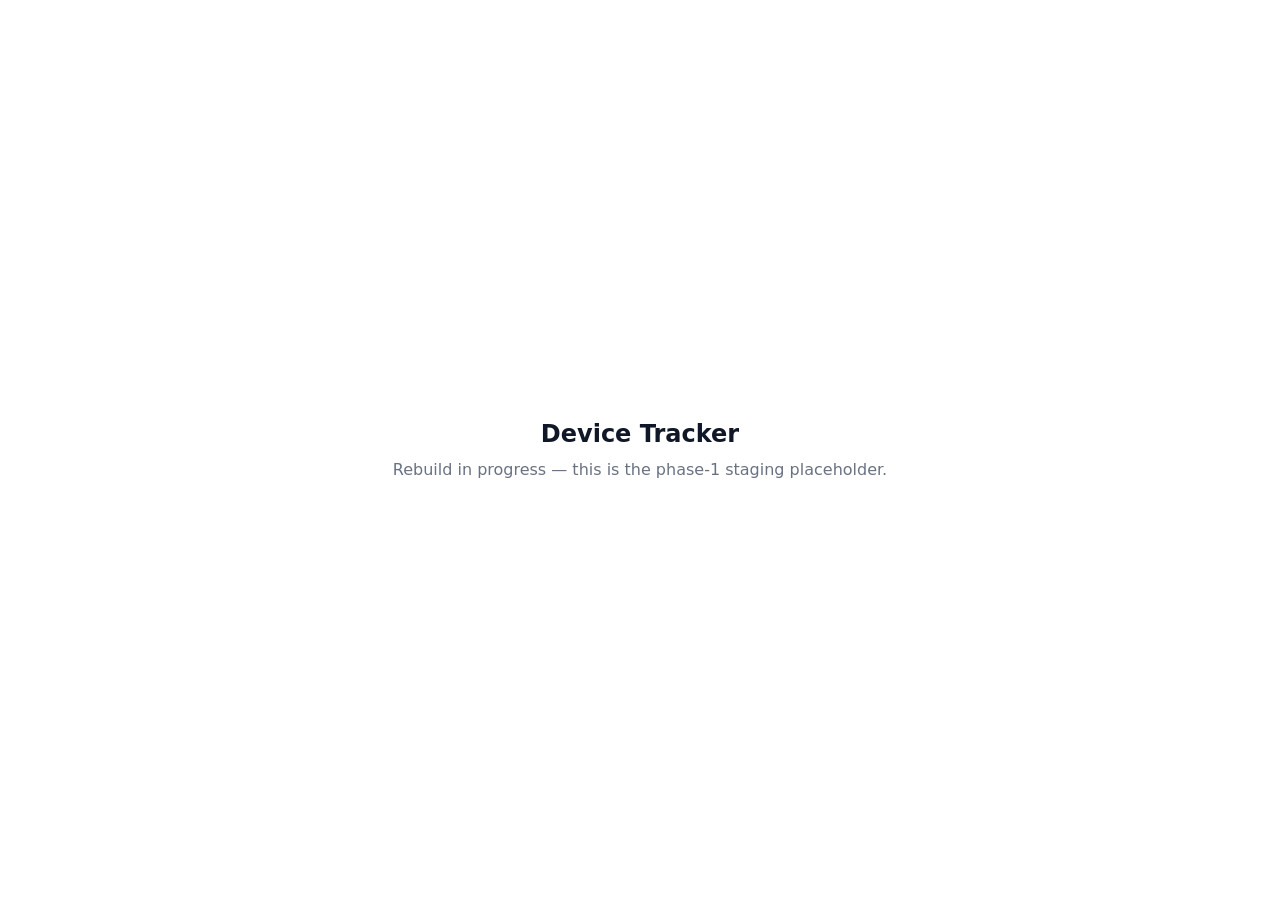
==== next/index.html @ e99dac57 "deploy next/: da5c43cee6d94c65f7e296b2176c13bd7ca6aae8" ====
<!doctype html>
<html lang="en">
  <head>
    <meta charset="UTF-8" />
    <meta name="viewport" content="width=device-width, initial-scale=1.0" />
    <title>Device Tracker</title>
    <script type="module" crossorigin src="./assets/index-Gi8BmBS5.js"></script>
    <link rel="stylesheet" crossorigin href="./assets/index-Drg-Ubas.css">
  </head>
  <body>
    <div id="root"></div>
  </body>
</html>
---- next/assets/index-Drg-Ubas.css ----
/*! tailwindcss v4.3.2 | MIT License | https://tailwindcss.com */
@layer properties{@supports (((-webkit-hyphens:none)) and (not (margin-trim:inline))) or ((-moz-orient:inline) and (not (color:rgb(from red r g b)))){*,:before,:after,::backdrop{--tw-font-weight:initial}}}@layer theme{:root,:host{--font-sans:ui-sans-serif, system-ui, sans-serif, "Apple Color Emoji", "Segoe UI Emoji", "Segoe UI Symbol", "Noto Color Emoji";--font-mono:ui-monospace, SFMono-Regular, Menlo, Monaco, Consolas, "Liberation Mono", "Courier New", monospace;--color-gray-100:oklch(96.7% .003 264.542);--color-gray-400:oklch(70.7% .022 261.325);--color-gray-500:oklch(55.1% .027 264.364);--color-gray-900:oklch(21% .034 264.665);--color-gray-950:oklch(13% .028 261.692);--color-white:#fff;--spacing:.25rem;--text-2xl:1.5rem;--text-2xl--line-height:calc(2 / 1.5);--font-weight-semibold:600;--default-font-family:var(--font-sans);--default-mono-font-family:var(--font-mono)}}@layer base{*,:after,:before,::backdrop{box-sizing:border-box;border:0 solid;margin:0;padding:0}::file-selector-button{box-sizing:border-box;border:0 solid;margin:0;padding:0}html,:host{-webkit-text-size-adjust:100%;tab-size:4;line-height:1.5;font-family:var(--default-font-family,ui-sans-serif, system-ui, sans-serif, "Apple Color Emoji", "Segoe UI Emoji", "Segoe UI Symbol", "Noto Color Emoji");font-feature-settings:var(--default-font-feature-settings,normal);font-variation-settings:var(--default-font-variation-settings,normal);-webkit-tap-highlight-color:transparent}hr{height:0;color:inherit;border-top-width:1px}abbr:where([title]){-webkit-text-decoration:underline dotted;text-decoration:underline dotted}h1,h2,h3,h4,h5,h6{font-size:inherit;font-weight:inherit}a{color:inherit;-webkit-text-decoration:inherit;-webkit-text-decoration:inherit;-webkit-text-decoration:inherit;-webkit-text-decoration:inherit;text-decoration:inherit}b,strong{font-weight:bolder}code,kbd,samp,pre{font-family:var(--default-mono-font-family,ui-monospace, SFMono-Regular, Menlo, Monaco, Consolas, "Liberation Mono", "Courier New", monospace);font-feature-settings:var(--default-mono-font-feature-settings,normal);font-variation-settings:var(--default-mono-font-variation-settings,normal);font-size:1em}small{font-size:80%}sub,sup{vertical-align:baseline;font-size:75%;line-height:0;position:relative}sub{bottom:-.25em}sup{top:-.5em}table{text-indent:0;border-color:inherit;border-collapse:collapse}:-moz-focusring{outline:auto}progress{vertical-align:baseline}summary{display:list-item}ol,ul,menu{list-style:none}img,svg,video,canvas,audio,iframe,embed,object{vertical-align:middle;display:block}img,video{max-width:100%;height:auto}button,input,select,optgroup,textarea{font:inherit;font-feature-settings:inherit;font-variation-settings:inherit;letter-spacing:inherit;color:inherit;opacity:1;background-color:#0000;border-radius:0}::file-selector-button{font:inherit;font-feature-settings:inherit;font-variation-settings:inherit;letter-spacing:inherit;color:inherit;opacity:1;background-color:#0000;border-radius:0}:where(select:is([multiple],[size])) optgroup{font-weight:bolder}:where(select:is([multiple],[size])) optgroup option{padding-inline-start:20px}::file-selector-button{margin-inline-end:4px}::placeholder{opacity:1}@supports (not ((-webkit-appearance:-apple-pay-button))) or (contain-intrinsic-size:1px){::placeholder{color:currentColor}@supports (color:color-mix(in lab, red, red)){::placeholder{color:color-mix(in oklab, currentcolor 50%, transparent)}}}textarea{resize:vertical}::-webkit-search-decoration{-webkit-appearance:none}::-webkit-date-and-time-value{min-height:1lh;text-align:inherit}::-webkit-datetime-edit{display:inline-flex}::-webkit-datetime-edit-fields-wrapper{padding:0}::-webkit-datetime-edit{padding-block:0}::-webkit-datetime-edit-year-field{padding-block:0}::-webkit-datetime-edit-month-field{padding-block:0}::-webkit-datetime-edit-day-field{padding-block:0}::-webkit-datetime-edit-hour-field{padding-block:0}::-webkit-datetime-edit-minute-field{padding-block:0}::-webkit-datetime-edit-second-field{padding-block:0}::-webkit-datetime-edit-millisecond-field{padding-block:0}::-webkit-datetime-edit-meridiem-field{padding-block:0}::-webkit-calendar-picker-indicator{line-height:1}:-moz-ui-invalid{box-shadow:none}button,input:where([type=button],[type=reset],[type=submit]){appearance:button}::file-selector-button{appearance:button}::-webkit-inner-spin-button{height:auto}::-webkit-outer-spin-button{height:auto}[hidden]:where(:not([hidden=until-found])){display:none!important}}@layer components;@layer utilities{.mt-2{margin-top:calc(var(--spacing) * 2)}.flex{display:flex}.min-h-screen{min-height:100vh}.items-center{align-items:center}.justify-center{justify-content:center}.bg-white{background-color:var(--color-white)}.text-center{text-align:center}.text-2xl{font-size:var(--text-2xl);line-height:var(--tw-leading,var(--text-2xl--line-height))}.font-semibold{--tw-font-weight:var(--font-weight-semibold);font-weight:var(--font-weight-semibold)}.text-gray-500{color:var(--color-gray-500)}.text-gray-900{color:var(--color-gray-900)}@media (prefers-color-scheme:dark){.dark\:bg-gray-950{background-color:var(--color-gray-950)}.dark\:text-gray-100{color:var(--color-gray-100)}.dark\:text-gray-400{color:var(--color-gray-400)}}}@property --tw-font-weight{syntax:"*";inherits:false}
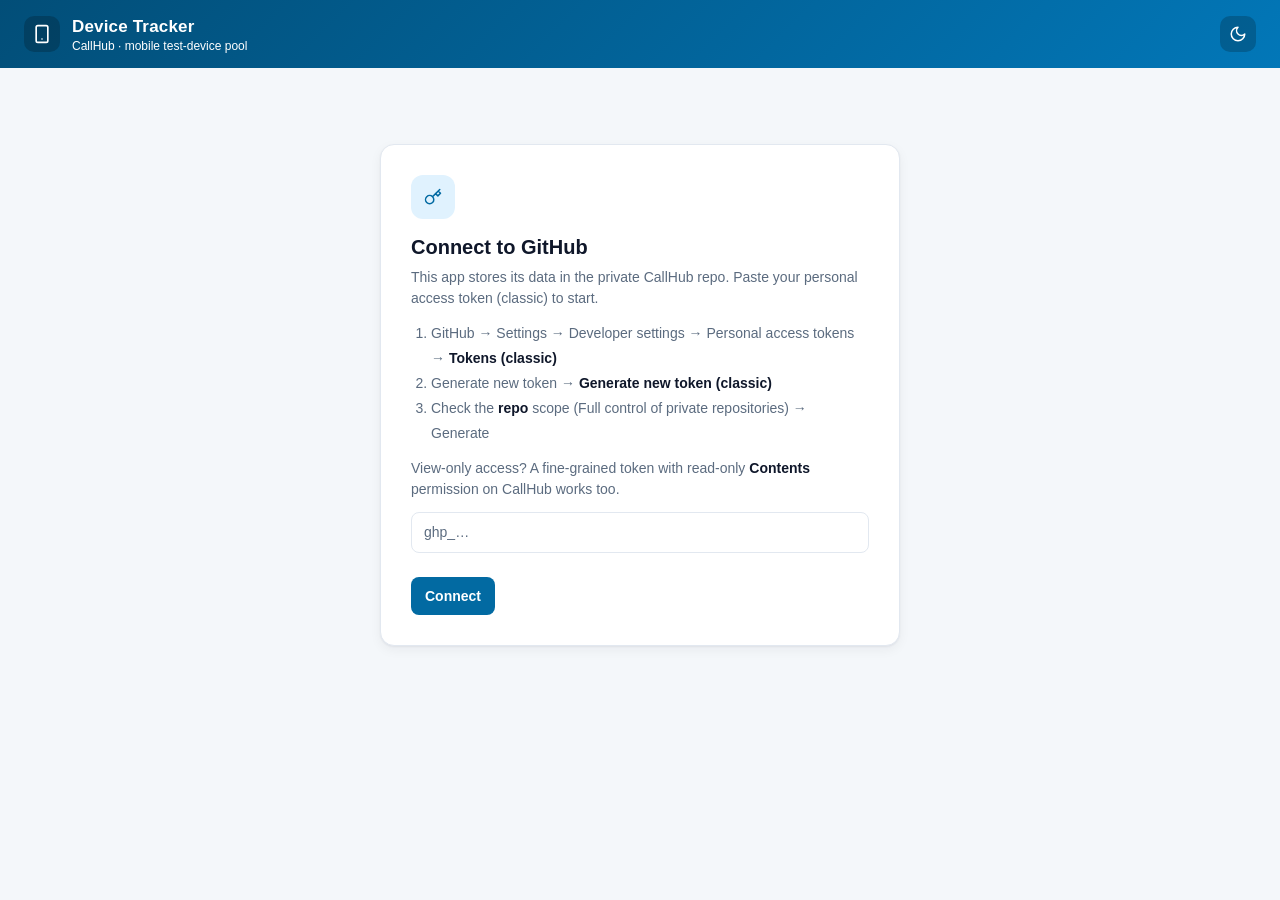
==== commit 3fc99a9d: "deploy next/: 2e2fe433e05ca8f5614331c25eb2b25caa6d56d8" ====
--- a/next/index.html
+++ b/next/index.html
@@ -4,8 +4,8 @@
     <meta charset="UTF-8" />
     <meta name="viewport" content="width=device-width, initial-scale=1.0" />
     <title>Device Tracker</title>
-    <script type="module" crossorigin src="./assets/index-Gi8BmBS5.js"></script>
-    <link rel="stylesheet" crossorigin href="./assets/index-Drg-Ubas.css">
+    <script type="module" crossorigin src="./assets/index-B127uKd4.js"></script>
+    <link rel="stylesheet" crossorigin href="./assets/index-Dpqc7m8b.css">
   </head>
   <body>
     <div id="root"></div>
--- a/next/assets/index-Dpqc7m8b.css
+++ b/next/assets/index-Dpqc7m8b.css
@@ -0,0 +1,2 @@
+/*! tailwindcss v4.3.2 | MIT License | https://tailwindcss.com */
+@layer properties{@supports (((-webkit-hyphens:none)) and (not (margin-trim:inline))) or ((-moz-orient:inline) and (not (color:rgb(from red r g b)))){*,:before,:after,::backdrop{--tw-translate-x:0;--tw-translate-y:0;--tw-translate-z:0;--tw-border-style:solid;--tw-leading:initial;--tw-font-weight:initial;--tw-tracking:initial;--tw-shadow:0 0 #0000;--tw-shadow-color:initial;--tw-shadow-alpha:100%;--tw-inset-shadow:0 0 #0000;--tw-inset-shadow-color:initial;--tw-inset-shadow-alpha:100%;--tw-ring-color:initial;--tw-ring-shadow:0 0 #0000;--tw-inset-ring-color:initial;--tw-inset-ring-shadow:0 0 #0000;--tw-ring-inset:initial;--tw-ring-offset-width:0px;--tw-ring-offset-color:#fff;--tw-ring-offset-shadow:0 0 #0000;--tw-duration:initial;--tw-content:""}}}@layer theme{:root,:host{--font-sans:ui-sans-serif, system-ui, sans-serif, "Apple Color Emoji", "Segoe UI Emoji", "Segoe UI Symbol", "Noto Color Emoji";--font-mono:ui-monospace, SFMono-Regular, Menlo, Monaco, Consolas, "Liberation Mono", "Courier New", monospace;--color-black:#000;--color-white:#fff;--spacing:.25rem;--text-xs:.75rem;--text-xs--line-height:calc(1 / .75);--text-base:1rem;--text-base--line-height:calc(1.5 / 1);--text-xl:1.25rem;--text-xl--line-height:calc(1.75 / 1.25);--font-weight-medium:500;--font-weight-semibold:600;--font-weight-bold:700;--radius-md:.375rem;--radius-xl:.75rem;--shadow-lg:0 10px 15px -3px #0000001a, 0 4px 6px -4px #0000001a;--default-transition-duration:.15s;--default-transition-timing-function:cubic-bezier(.4, 0, .2, 1);--default-font-family:var(--font-sans);--default-mono-font-family:var(--font-mono)}}@layer base{*,:after,:before,::backdrop{box-sizing:border-box;border:0 solid;margin:0;padding:0}::file-selector-button{box-sizing:border-box;border:0 solid;margin:0;padding:0}html,:host{-webkit-text-size-adjust:100%;tab-size:4;line-height:1.5;font-family:var(--default-font-family,ui-sans-serif, system-ui, sans-serif, "Apple Color Emoji", "Segoe UI Emoji", "Segoe UI Symbol", "Noto Color Emoji");font-feature-settings:var(--default-font-feature-settings,normal);font-variation-settings:var(--default-font-variation-settings,normal);-webkit-tap-highlight-color:transparent}hr{height:0;color:inherit;border-top-width:1px}abbr:where([title]){-webkit-text-decoration:underline dotted;text-decoration:underline dotted}h1,h2,h3,h4,h5,h6{font-size:inherit;font-weight:inherit}a{color:inherit;-webkit-text-decoration:inherit;-webkit-text-decoration:inherit;-webkit-text-decoration:inherit;-webkit-text-decoration:inherit;text-decoration:inherit}b,strong{font-weight:bolder}code,kbd,samp,pre{font-family:var(--default-mono-font-family,ui-monospace, SFMono-Regular, Menlo, Monaco, Consolas, "Liberation Mono", "Courier New", monospace);font-feature-settings:var(--default-mono-font-feature-settings,normal);font-variation-settings:var(--default-mono-font-variation-settings,normal);font-size:1em}small{font-size:80%}sub,sup{vertical-align:baseline;font-size:75%;line-height:0;position:relative}sub{bottom:-.25em}sup{top:-.5em}table{text-indent:0;border-color:inherit;border-collapse:collapse}:-moz-focusring{outline:auto}progress{vertical-align:baseline}summary{display:list-item}ol,ul,menu{list-style:none}img,svg,video,canvas,audio,iframe,embed,object{vertical-align:middle;display:block}img,video{max-width:100%;height:auto}button,input,select,optgroup,textarea{font:inherit;font-feature-settings:inherit;font-variation-settings:inherit;letter-spacing:inherit;color:inherit;opacity:1;background-color:#0000;border-radius:0}::file-selector-button{font:inherit;font-feature-settings:inherit;font-variation-settings:inherit;letter-spacing:inherit;color:inherit;opacity:1;background-color:#0000;border-radius:0}:where(select:is([multiple],[size])) optgroup{font-weight:bolder}:where(select:is([multiple],[size])) optgroup option{padding-inline-start:20px}::file-selector-button{margin-inline-end:4px}::placeholder{opacity:1}@supports (not ((-webkit-appearance:-apple-pay-button))) or (contain-intrinsic-size:1px){::placeholder{color:currentColor}@supports (color:color-mix(in lab, red, red)){::placeholder{color:color-mix(in oklab, currentcolor 50%, transparent)}}}textarea{resize:vertical}::-webkit-search-decoration{-webkit-appearance:none}::-webkit-date-and-time-value{min-height:1lh;text-align:inherit}::-webkit-datetime-edit{display:inline-flex}::-webkit-datetime-edit-fields-wrapper{padding:0}::-webkit-datetime-edit{padding-block:0}::-webkit-datetime-edit-year-field{padding-block:0}::-webkit-datetime-edit-month-field{padding-block:0}::-webkit-datetime-edit-day-field{padding-block:0}::-webkit-datetime-edit-hour-field{padding-block:0}::-webkit-datetime-edit-minute-field{padding-block:0}::-webkit-datetime-edit-second-field{padding-block:0}::-webkit-datetime-edit-millisecond-field{padding-block:0}::-webkit-datetime-edit-meridiem-field{padding-block:0}::-webkit-calendar-picker-indicator{line-height:1}:-moz-ui-invalid{box-shadow:none}button,input:where([type=button],[type=reset],[type=submit]){appearance:button}::file-selector-button{appearance:button}::-webkit-inner-spin-button{height:auto}::-webkit-outer-spin-button{height:auto}[hidden]:where(:not([hidden=until-found])){display:none!important}body{background:var(--bg);color:var(--fg);margin:0;font-family:-apple-system,BlinkMacSystemFont,Segoe UI,Roboto,Helvetica Neue,Arial,sans-serif;font-size:14px;line-height:1.5;transition:background-color .25s,color .25s}::placeholder{color:var(--muted);opacity:1}input:focus-visible,select:focus-visible,textarea:focus-visible,button:focus-visible,a:focus-visible{outline:2px solid var(--ring);outline-offset:2px}dialog::backdrop{-webkit-backdrop-filter:blur(2px);backdrop-filter:blur(2px);background:#0206178c}dialog[open]{animation:.2s ease-out pop}}@layer components{.field{border:1px solid var(--border);background:var(--surface);min-height:40px;color:var(--fg);font:inherit;border-radius:8px;padding:9px 12px;transition:border-color .18s,background-color .25s}.field:hover{border-color:var(--muted)}.field:disabled{opacity:.55;cursor:not-allowed}.btn-primary,.btn-ghost{min-height:38px;font:inherit;cursor:pointer;border-radius:8px;justify-content:center;align-items:center;gap:7px;padding:8px 14px;transition:background-color .18s,border-color .18s,transform .12s;display:inline-flex}.btn-primary{background:var(--primary);color:var(--on-primary);border:0;font-weight:600}.btn-primary:hover{background:var(--primary-hover)}.btn-primary:disabled{opacity:.6;cursor:progress}.btn-ghost{border:1px solid var(--border);background:var(--surface);color:var(--fg)}.btn-ghost:hover{border-color:var(--muted);background:var(--surface-2)}.btn-primary:active,.btn-ghost:active{transform:scale(.97)}.copy{color:var(--muted);font:inherit;font-variant-numeric:tabular-nums;cursor:pointer;background:0 0;border:0;border-radius:6px;align-items:center;gap:5px;margin-left:-7px;padding:2px 7px;font-size:11px;text-decoration:none;display:inline-flex}.copy:hover{background:var(--badge-checked_out-bg);color:var(--badge-checked_out-fg)}.copy.lead{color:var(--fg);font-size:13px}}@layer utilities{.pointer-events-none{pointer-events:none}.visible{visibility:visible}.absolute{position:absolute}.fixed{position:fixed}.relative{position:relative}.inset-auto{inset:auto}.top-1\/2{top:50%}.bottom-\[22px\]{bottom:22px}.left-1\/2{left:50%}.left-\[11px\]{left:11px}.m-0{margin:0}.m-auto{margin:auto}.mx-auto{margin-inline:auto}.my-3{margin-block:calc(var(--spacing) * 3)}.my-14{margin-block:calc(var(--spacing) * 14)}.-mt-0\.5{margin-top:calc(var(--spacing) * -.5)}.mt-2\.5{margin-top:calc(var(--spacing) * 2.5)}.mt-3{margin-top:calc(var(--spacing) * 3)}.mr-\[7px\]{margin-right:7px}.mb-0\.5{margin-bottom:calc(var(--spacing) * .5)}.mb-1{margin-bottom:var(--spacing)}.mb-1\.5{margin-bottom:calc(var(--spacing) * 1.5)}.mb-2\.5{margin-bottom:calc(var(--spacing) * 2.5)}.mb-3{margin-bottom:calc(var(--spacing) * 3)}.mb-3\.5{margin-bottom:calc(var(--spacing) * 3.5)}.ml-1\.5{margin-left:calc(var(--spacing) * 1.5)}.ml-auto{margin-left:auto}.block{display:block}.flex{display:flex}.hidden{display:none}.inline-flex{display:inline-flex}.table{display:table}.size-3{width:calc(var(--spacing) * 3);height:calc(var(--spacing) * 3)}.size-4{width:calc(var(--spacing) * 4);height:calc(var(--spacing) * 4)}.size-5{width:calc(var(--spacing) * 5);height:calc(var(--spacing) * 5)}.size-6{width:calc(var(--spacing) * 6);height:calc(var(--spacing) * 6)}.size-7{width:calc(var(--spacing) * 7);height:calc(var(--spacing) * 7)}.size-9{width:calc(var(--spacing) * 9);height:calc(var(--spacing) * 9)}.size-11{width:calc(var(--spacing) * 11);height:calc(var(--spacing) * 11)}.size-\[15px\]{width:15px;height:15px}.size-\[18px\]{width:18px;height:18px}.max-h-\[90vh\]{max-height:90vh}.min-h-5{min-height:calc(var(--spacing) * 5)}.min-h-9{min-height:calc(var(--spacing) * 9)}.w-1{width:var(--spacing)}.w-full{width:100%}.max-w-\[90vw\]{max-width:90vw}.max-w-\[92vw\]{max-width:92vw}.max-w-\[520px\]{max-width:520px}.max-w-\[760px\]{max-width:760px}.max-w-\[1240px\]{max-width:1240px}.min-w-0{min-width:0}.min-w-\[150px\]{min-width:150px}.min-w-\[220px\]{min-width:220px}.min-w-\[360px\]{min-width:360px}.flex-1{flex:1}.flex-none{flex:none}.border-collapse{border-collapse:collapse}.-translate-x-1\/2{--tw-translate-x:calc(calc(1 / 2 * 100%) * -1);translate:var(--tw-translate-x) var(--tw-translate-y)}.-translate-y-1\/2{--tw-translate-y:calc(calc(1 / 2 * 100%) * -1);translate:var(--tw-translate-x) var(--tw-translate-y)}.translate-y-0{--tw-translate-y:0;translate:var(--tw-translate-x) var(--tw-translate-y)}.translate-y-1\.5{--tw-translate-y:calc(var(--spacing) * 1.5);translate:var(--tw-translate-x) var(--tw-translate-y)}.cursor-pointer{cursor:pointer}.resize-y{resize:vertical}.list-decimal{list-style-type:decimal}.flex-col{flex-direction:column}.flex-wrap{flex-wrap:wrap}.items-center{align-items:center}.justify-center{justify-content:center}.justify-end{justify-content:flex-end}.gap-0\.5{gap:calc(var(--spacing) * .5)}.gap-1\.5{gap:calc(var(--spacing) * 1.5)}.gap-2{gap:calc(var(--spacing) * 2)}.gap-2\.5{gap:calc(var(--spacing) * 2.5)}.gap-3{gap:calc(var(--spacing) * 3)}.gap-\[5px\]{gap:5px}.gap-\[7px\]{gap:7px}.truncate{text-overflow:ellipsis;white-space:nowrap;overflow:hidden}.overflow-auto{overflow:auto}.overflow-hidden{overflow:hidden}.overflow-x-auto{overflow-x:auto}.rounded{border-radius:.25rem}.rounded-\[10px\]{border-radius:10px}.rounded-\[14px\]{border-radius:14px}.rounded-full{border-radius:3.40282e38px}.rounded-md{border-radius:var(--radius-md)}.rounded-xl{border-radius:var(--radius-xl)}.border{border-style:var(--tw-border-style);border-width:1px}.border-0{border-style:var(--tw-border-style);border-width:0}.border-b{border-bottom-style:var(--tw-border-style);border-bottom-width:1px}.border-b-2{border-bottom-style:var(--tw-border-style);border-bottom-width:2px}.border-l{border-left-style:var(--tw-border-style);border-left-width:1px}.border-line{border-color:var(--border)}.border-primary{border-color:var(--primary)}.border-transparent{border-color:#0000}.bg-available-tint{background-color:var(--badge-available-bg)}.bg-black\/20{background-color:#0003}@supports (color:color-mix(in lab, red, red)){.bg-black\/20{background-color:color-mix(in oklab, var(--color-black) 20%, transparent)}}.bg-checked_out-tint{background-color:var(--badge-checked_out-bg)}.bg-fg{background-color:var(--fg)}.bg-lost-tint{background-color:var(--badge-lost-bg)}.bg-retired-tint{background-color:var(--badge-retired-bg)}.bg-surface{background-color:var(--surface)}.bg-surface-2{background-color:var(--surface-2)}.bg-transparent{background-color:#0000}.bg-white\/20{background-color:#fff3}@supports (color:color-mix(in lab, red, red)){.bg-white\/20{background-color:color-mix(in oklab, var(--color-white) 20%, transparent)}}.fill-none{fill:none}.stroke-current{stroke:currentColor}.stroke-2{stroke-width:2px}.p-0{padding:0}.p-\[5px\]{padding:5px}.p-\[22px\]{padding:22px}.p-\[30px\]{padding:30px}.px-1{padding-inline:var(--spacing)}.px-1\.5{padding-inline:calc(var(--spacing) * 1.5)}.px-2{padding-inline:calc(var(--spacing) * 2)}.px-2\.5{padding-inline:calc(var(--spacing) * 2.5)}.px-3{padding-inline:calc(var(--spacing) * 3)}.px-3\.5{padding-inline:calc(var(--spacing) * 3.5)}.px-4{padding-inline:calc(var(--spacing) * 4)}.px-5{padding-inline:calc(var(--spacing) * 5)}.px-6{padding-inline:calc(var(--spacing) * 6)}.px-\[7px\]{padding-inline:7px}.px-\[11px\]{padding-inline:11px}.px-\[13px\]{padding-inline:13px}.py-1\.5{padding-block:calc(var(--spacing) * 1.5)}.py-2{padding-block:calc(var(--spacing) * 2)}.py-2\.5{padding-block:calc(var(--spacing) * 2.5)}.py-3\.5{padding-block:calc(var(--spacing) * 3.5)}.py-10{padding-block:calc(var(--spacing) * 10)}.py-\[3px\]{padding-block:3px}.py-\[5px\]{padding-block:5px}.py-\[11px\]{padding-block:11px}.py-\[13px\]{padding-block:13px}.py-px{padding-block:1px}.pt-5{padding-top:calc(var(--spacing) * 5)}.pb-12{padding-bottom:calc(var(--spacing) * 12)}.pl-2\.5{padding-left:calc(var(--spacing) * 2.5)}.pl-5{padding-left:calc(var(--spacing) * 5)}.pl-\[34px\]{padding-left:34px}.text-center{text-align:center}.text-left{text-align:left}.text-right{text-align:right}.align-middle{vertical-align:middle}.text-base{font-size:var(--text-base);line-height:var(--tw-leading,var(--text-base--line-height))}.text-xl{font-size:var(--text-xl);line-height:var(--tw-leading,var(--text-xl--line-height))}.text-xs{font-size:var(--text-xs);line-height:var(--tw-leading,var(--text-xs--line-height))}.text-\[9px\]{font-size:9px}.text-\[10px\]{font-size:10px}.text-\[11px\]{font-size:11px}.text-\[13px\]{font-size:13px}.text-\[15px\]{font-size:15px}.text-\[17px\]{font-size:17px}.leading-\[1\.8\]{--tw-leading:1.8;line-height:1.8}.font-bold{--tw-font-weight:var(--font-weight-bold);font-weight:var(--font-weight-bold)}.font-medium{--tw-font-weight:var(--font-weight-medium);font-weight:var(--font-weight-medium)}.font-semibold{--tw-font-weight:var(--font-weight-semibold);font-weight:var(--font-weight-semibold)}.tracking-\[\.01em\]{--tw-tracking:.01em;letter-spacing:.01em}.tracking-\[\.06em\]{--tw-tracking:.06em;letter-spacing:.06em}.whitespace-nowrap{white-space:nowrap}.text-available{color:var(--badge-available-fg)}.text-bg{color:var(--bg)}.text-checked_out{color:var(--badge-checked_out-fg)}.text-danger{color:var(--danger)}.text-fg{color:var(--fg)}.text-lost{color:var(--badge-lost-fg)}.text-muted{color:var(--muted)}.text-primary{color:var(--primary)}.text-retired{color:var(--badge-retired-fg)}.text-white{color:var(--color-white)}.uppercase{text-transform:uppercase}.accent-primary{accent-color:var(--primary)}.opacity-0{opacity:0}.opacity-50{opacity:.5}.opacity-75{opacity:.75}.opacity-100{opacity:1}.shadow-card{--tw-shadow:var(--shadow);box-shadow:var(--tw-inset-shadow), var(--tw-inset-ring-shadow), var(--tw-ring-offset-shadow), var(--tw-ring-shadow), var(--tw-shadow)}.shadow-pop{--tw-shadow:var(--shadow-lg);box-shadow:var(--tw-inset-shadow), var(--tw-inset-ring-shadow), var(--tw-ring-offset-shadow), var(--tw-ring-shadow), var(--tw-shadow)}.transition-all{transition-property:all;transition-timing-function:var(--tw-ease,var(--default-transition-timing-function));transition-duration:var(--tw-duration,var(--default-transition-duration))}.transition-colors{transition-property:color,background-color,border-color,outline-color,text-decoration-color,fill,stroke,--tw-gradient-from,--tw-gradient-via,--tw-gradient-to;transition-timing-function:var(--tw-ease,var(--default-transition-timing-function));transition-duration:var(--tw-duration,var(--default-transition-duration))}.duration-200{--tw-duration:.2s;transition-duration:.2s}.select-none{-webkit-user-select:none;user-select:none}.\[background\:var\(--header-grad\)\]{background:var(--header-grad)}.before\:size-1\.5:before{content:var(--tw-content);width:calc(var(--spacing) * 1.5);height:calc(var(--spacing) * 1.5)}.before\:rounded-full:before{content:var(--tw-content);border-radius:3.40282e38px}.before\:bg-current:before{content:var(--tw-content);background-color:currentColor}.before\:content-\[\'\'\]:before{--tw-content:"";content:var(--tw-content)}@media (hover:hover){.hover\:border-danger:hover{border-color:var(--danger)}.hover\:border-muted:hover{border-color:var(--muted)}.hover\:bg-black\/35:hover{background-color:#00000059}@supports (color:color-mix(in lab, red, red)){.hover\:bg-black\/35:hover{background-color:color-mix(in oklab, var(--color-black) 35%, transparent)}}.hover\:bg-surface-2:hover{background-color:var(--surface-2)}.hover\:text-fg:hover{color:var(--fg)}}.focus-visible\:bg-surface-2:focus-visible{background-color:var(--surface-2)}@media not all and (width>=600px){.max-\[600px\]\:hidden{display:none}.max-\[600px\]\:w-\[92vw\]{width:92vw}.max-\[600px\]\:min-w-0{min-width:0}.max-\[600px\]\:px-3\.5{padding-inline:calc(var(--spacing) * 3.5)}}.\[\&_b\]\:text-fg b{color:var(--fg)}.\[\&_td\]\:border-b td{border-bottom-style:var(--tw-border-style);border-bottom-width:1px}.\[\&_td\]\:border-line td{border-color:var(--border)}.\[\&_td\]\:px-3 td{padding-inline:calc(var(--spacing) * 3)}.\[\&_td\]\:py-2\.5 td{padding-block:calc(var(--spacing) * 2.5)}.\[\&_td\]\:align-top td{vertical-align:top}.\[\&_tr\:last-child_td\]\:border-b-0 tr:last-child td{border-bottom-style:var(--tw-border-style);border-bottom-width:0}}:root{--lightningcss-light:initial;--lightningcss-dark: ;color-scheme:light;--bg:#f4f7fa;--surface:#fff;--surface-2:#f1f5f9;--fg:#0f172a;--muted:#5b6b7f;--border:#e2e8f0;--primary:#026aa2;--primary-hover:#015e8f;--on-primary:#fff;--ring:#026aa2;--danger:#dc2626;--shadow:0 1px 2px #0f172a0d, 0 4px 12px #0f172a0d;--shadow-lg:0 24px 60px #02061740;--header-grad:linear-gradient(135deg, #024e78, #0277b8);--badge-available-bg:#dcfce7;--badge-available-fg:#15803d;--badge-checked_out-bg:#e0f2fe;--badge-checked_out-fg:#026aa2;--badge-lost-bg:#fee2e2;--badge-lost-fg:#b91c1c;--badge-retired-bg:#f1f5f9;--badge-retired-fg:#4b5a6b}:root[data-theme=dark]{--lightningcss-light: ;--lightningcss-dark:initial;color-scheme:dark;--bg:#0b1220;--surface:#121a2b;--surface-2:#1a2438;--fg:#e6edf6;--muted:#93a5bc;--border:#253453;--primary:#41b9ea;--primary-hover:#63c8f0;--on-primary:#06121c;--ring:#41b9ea;--danger:#f87171;--shadow:0 1px 2px #0006, 0 4px 14px #00000059;--shadow-lg:0 24px 60px #0009;--header-grad:linear-gradient(135deg, #075e8f, #123a52);--badge-available-bg:#22c55e29;--badge-available-fg:#4ade80;--badge-checked_out-bg:#38bdf829;--badge-checked_out-fg:#67d3f5;--badge-lost-bg:#f8717129;--badge-lost-fg:#f89b9b;--badge-retired-bg:#94a3b824;--badge-retired-fg:#a5b4c8}@keyframes pop{0%{opacity:0;transform:translateY(8px)scale(.98)}}@media (width<=1000px){.device-table thead{display:none}.device-table tr{border-bottom:1px solid var(--border);grid-template-columns:1fr auto;gap:4px 12px;padding:12px 14px;display:grid}.device-table tr:last-child{border-bottom:0}.device-table td{border:0;padding:0;display:block}.device-table td.c-status,.device-table td.c-holder{text-align:right;grid-column:2}.device-table td.c-status{grid-row:1}.device-table td.c-holder{grid-row:2}.device-table td.c-contact{grid-area:2/1}.device-table td.c-actions{white-space:normal;flex-wrap:wrap;grid-area:3/1/auto/-1;gap:8px;margin-top:8px;display:flex}.device-table td.c-actions button{flex:1;min-width:96px;min-height:40px;margin:0}.device-table td.c-actions button.kebab{flex:0 0 48px;min-width:0}.device-table td.c-empty{grid-column:1/-1}}@media (prefers-reduced-motion:reduce){*,::backdrop{transition:none!important;animation:none!important}}@property --tw-translate-x{syntax:"*";inherits:false;initial-value:0}@property --tw-translate-y{syntax:"*";inherits:false;initial-value:0}@property --tw-translate-z{syntax:"*";inherits:false;initial-value:0}@property --tw-border-style{syntax:"*";inherits:false;initial-value:solid}@property --tw-leading{syntax:"*";inherits:false}@property --tw-font-weight{syntax:"*";inherits:false}@property --tw-tracking{syntax:"*";inherits:false}@property --tw-shadow{syntax:"*";inherits:false;initial-value:0 0 #0000}@property --tw-shadow-color{syntax:"*";inherits:false}@property --tw-shadow-alpha{syntax:"<percentage>";inherits:false;initial-value:100%}@property --tw-inset-shadow{syntax:"*";inherits:false;initial-value:0 0 #0000}@property --tw-inset-shadow-color{syntax:"*";inherits:false}@property --tw-inset-shadow-alpha{syntax:"<percentage>";inherits:false;initial-value:100%}@property --tw-ring-color{syntax:"*";inherits:false}@property --tw-ring-shadow{syntax:"*";inherits:false;initial-value:0 0 #0000}@property --tw-inset-ring-color{syntax:"*";inherits:false}@property --tw-inset-ring-shadow{syntax:"*";inherits:false;initial-value:0 0 #0000}@property --tw-ring-inset{syntax:"*";inherits:false}@property --tw-ring-offset-width{syntax:"<length>";inherits:false;initial-value:0}@property --tw-ring-offset-color{syntax:"*";inherits:false;initial-value:#fff}@property --tw-ring-offset-shadow{syntax:"*";inherits:false;initial-value:0 0 #0000}@property --tw-duration{syntax:"*";inherits:false}@property --tw-content{syntax:"*";inherits:false;initial-value:""}
